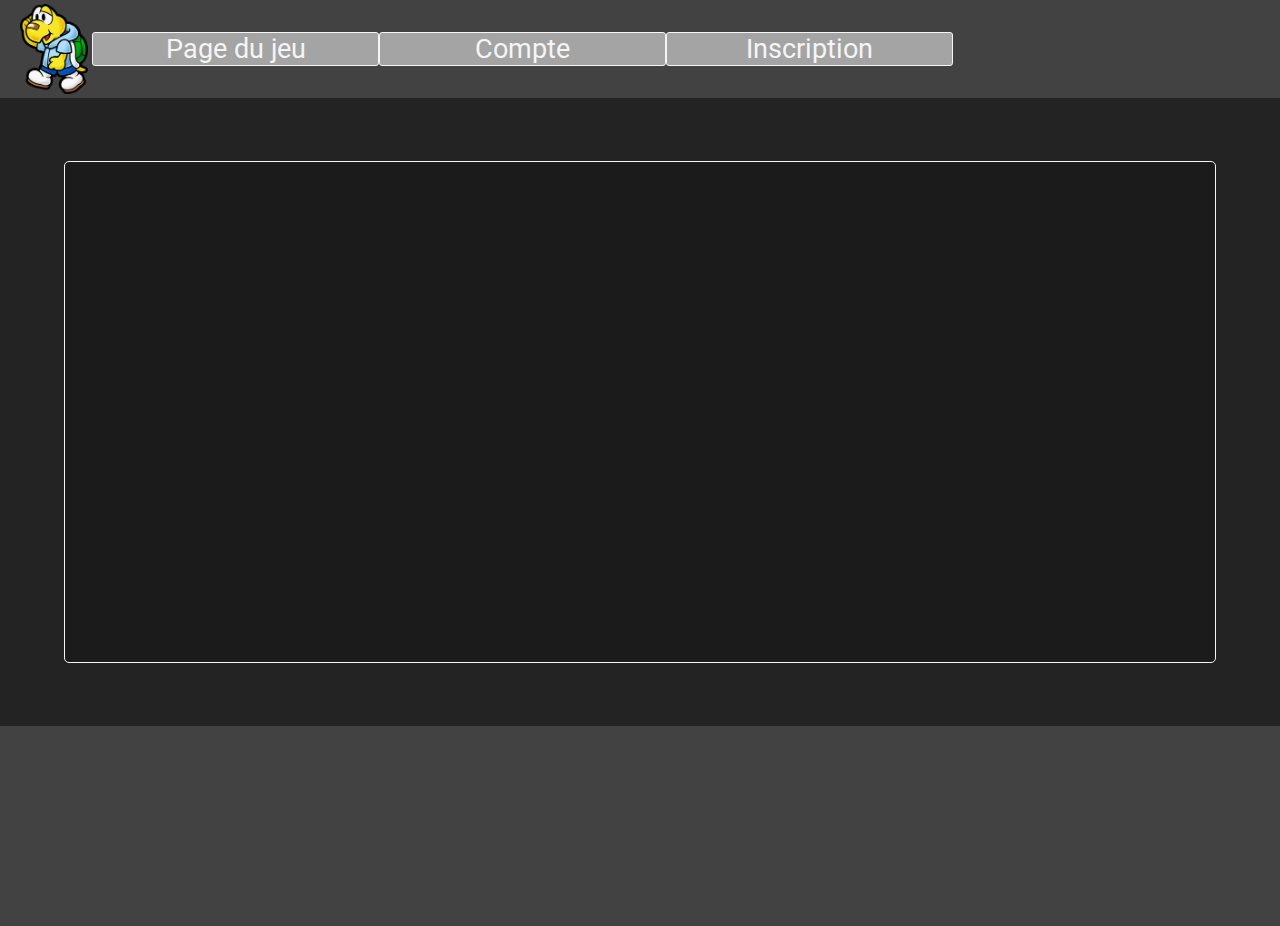
==== index.html @ ea94ae2a "modif 2 du 20dec" ====
<!DOCTYPE html>
<html lang="fr">

<head>
    <meta charset="UTF-8">
    <link rel="stylesheet"
        href="https://fonts.googleapis.com/css2?family=Material+Symbols+Outlined:opsz,wght,FILL,GRAD@20..48,100..700,0..1,-50..200" />
    <link rel="preconnect" href="https://fonts.googleapis.com">
    <link rel="preconnect" href="https://fonts.gstatic.com" crossorigin>
    <link href="https://fonts.googleapis.com/css2?family=Roboto:wght@400&display=swap" rel="stylesheet">
    <link rel="stylesheet" href="./asset/css/Nav-Foot.css">
    <link rel="stylesheet" href="./asset/css/mobile.css">
    <title>Accueil</title>
</head>

<body>
    <!--------------------VoletBuger----------------------->
    <div id="burgerBar" class="voletBurgerClose">
        <img id="logoBurger" src="./asset/img/koopa.png" alt="logo">
        <p id="titleMarque">GameCard</p>
    
        <a class="boutonVolet" href="./index.html">
            <p>Accueil</p>
        </a>
        <a class="boutonVolet" href="./compteUtilisateur.html">
            <p>Compte</p>
        </a>
        <a class="boutonVolet" href="./pageJeux.html">
            <p>Page du jeu</p>
        </a>
        <a class="boutonVolet" href="./formulaire.html">
            <p>Inscription</p>
        </a>
        
            <input class="inputUser" type="mail" placeholder="e-mail">
            <input class="inputUser" type="password" placeholder="mot de passe">
    
    </div>
    <!--------------------VoletBuger----------------------->
   <!-----------------------NavBar------------------------->
   <nav id="navBar">
    <img id="logo" src="./asset/img/koopa.png" alt="logo">

    <div id="boiteConex2">
        <div id="boiteBurger">
            <span class="material-symbols-outlined burgerMenu">menu</span>
        </div>
        <a class="bouton" href="./pageJeux.html">
            <p>Page du jeu</p>
        </a>
        <a class="bouton" href="./compteUtilisateur.html">
            <p>Compte</p>
        </a>

        <a class="bouton" href="./formulaire.html">
            <p>Inscription</p>
        </a>
    </div>
</nav>
<!--------------------FinDeNavBar----------------------->

    <div id="corps">
        <div id="enter">
            <div id="containerEnter">







            </div>
        </div>
    </div>
    <!------------------------Footer------------------------->
    <footer id="footer">

    </footer>
    <!---------------------FinDeFooter----------------------->
    <script src="./asset/js/BurgerMenu.js"></script>

</body>

</html>
---- asset/css/Nav-Foot.css ----
body {
    display: flex;
    flex-direction: column;
    justify-content: center;
    background-color: #232323;
}

#navBar {
    display: flex;
    flex-direction: row;
    align-items: center;
    justify-content: center;
    height: auto;
    width: 100%;
    background-color: #424242;
}

.burgerMenu {
display: none;
}
#footer {
    height: 200px;
    background-color: #424242;
}

* {
    margin: 0%;
    padding: 0%;
    font-family: 'Roboto', sans-serif;
}

/*--------------------------------------*/


#logo {
    margin: 4px;
    margin-left: 20px;
    height: 90px;
}

#corps {
    display: flex;
    padding: 5%;
    justify-content: center;
    align-content: center;
    height: auto;
    background-size: 100%;
}

#boiteConex2 {
    display: flex;
    flex-direction: row;
    align-items: flex-start;
    width: 100%;
    font-size: 30px;
}

.bouton {
    display: flex;
    align-items: center;
    justify-content: center;
    text-decoration: none;
    height: 100%;
    width:24%;
    font-size: 90%;
    text-align: center;
    border: solid whitesmoke 1px;
    border-radius: 3px;
    color: whitesmoke;
    background-color: #ffffff85;
}

.bouton:hover {
    background-color: #193c5a53;
}

.input {
    height: 100%;
    width: auto;
    display: flex;
    align-items: center;
    justify-content: center;
    border: solid whitesmoke 1px;
    border-radius: 3px;
    color: whitesmoke;
    background-color: #ffffff2b;
}

::placeholder {

    color: rgba(255, 255, 255, 0.506);
}

.voletBurgerClose {
    display: none;
}
.voletBurgerOpen {
    display: none;
}

/*-----------------------------------------*/

#enter {
    height: 500px;
    width: 100%;
    display: flex;
    align-items: center;
    justify-content: center;
}

#containerEnter {
    width: 100%;
    height: 500px;
    background-color: rgba(19, 19, 19, 0.5);
    backdrop-filter: blur(5px);
    border: solid whitesmoke 0.5px;
    border-radius: 5px;
}
---- asset/css/mobile.css ----
@media all and (max-width: 1024px) {
    body {
        display: flex;
        flex-direction: column;
        align-items: center;
        height: fit-content;
        padding: 0%;
        margin: 0%;
    }

    #corps {
        padding: 0%;
        margin: 0%;
    }
/*--------------------------NavBar-------------------------------*/
    #navBar {
        position: fixed;
        bottom: 0;
        z-index: 5;
        display: flex;
        flex-direction: row;
        height: 100px;
        background-color: #785112;
    }

    #logo {
        display: none;
    }

    #boiteConex {
        display: flex;
        flex-wrap: wrap;
        flex-direction: column;
    }

    #boiteConex2 {
        display: flex;
        flex-wrap: wrap;
        flex-direction: row;
        justify-content: flex-start
    }

    #boiteBurger {
        display: flex;
        align-items: center;
        justify-content: center;
        height: 100px;
        width: 24%;
        border-right: solid whitesmoke 1px;
        border-left: solid whitesmoke 1px;
        cursor: pointer;
    }

    .burgerMenu {
        display: contents;
        font-size: 50px;
        color: whitesmoke;
        border: solid whitesmoke;
    }
    #boiteBurger:hover {
        background-color: #926319;
    }

    .bouton {
        display: flex;
        align-items: center;
        justify-content: center;
        height: 100px;
        width: 25%;
        border: solid white 0px;
        border-right: solid whitesmoke 1px;
    }

    .bouton:hover {
        background-color: #926319;
    }

    .input {
        height: 20px;
        margin: 0.1%;
        width: auto;
        text-align: center;
        border: solid whitesmoke 1px;
        border-radius: 3px;
        color: whitesmoke;
    }
/*--------------------------FinDeNavBar-------------------------------*/
/*-------------------------VoletBurger-------------------------------*/
.voletBurgerOpen {
position: fixed;
z-index: 5;
top: 0;
left: 0;
display: flex;
align-items: center;
flex-direction: column;
height: 100%;
width: 70%;
background-image: url('../img/BackVolet.png');
background-size: 100%;
transition: 1s;
}
.voletBurgerClose {
    position: fixed;
    z-index: 5;
    top: 0;
    left: -100vw;
    display: flex;
    align-items: center;
    flex-direction: column;
    height: 85%;
    width: 70%;
    background-image: url('../img/BackVolet.png');
    transition: 1s;
    }

#titleMarque {
    display: flex;
    align-items: center;
    justify-content: center;
    height: 150px;
    width: 100%;
    margin-top: 5px;
    text-decoration: none;
    color: whitesmoke;
    font-size: 100px;
}
#logoBurger {
    margin-top: 10px;
    height: 200px;
    width: 200px;
}
.boutonVolet {
    display: flex;
    align-items: center;
    justify-content: center;
    font-size: 50px;
    height: 60px;
    width: 50%;
    margin-top: 50px;
    text-decoration: none;
    color: rgba(245, 245, 245, 0.707);
}
.inputUser {
    height: 70px;
    width: 80%;
    margin-top: 70px;
    font-size: 50px;
    border: solid whitesmoke 1px;
    border-radius: 3px;
    color: whitesmoke;
    background-color: #ffffff2b;
}
.inputUser::placeholder {
    font-size: 50px;
}
/*-------------------------FinDeVoletBurger-------------------------------*/
    ::placeholder {
        color: rgba(255, 255, 255, 0.506);
    }

    #footer {
        height: 100px;
        margin-bottom: 90px;
        background-color: #787878;
    }



    /*--------Pour agrandire mon contenu de ma boxGame je modifie la hauteur de ma div 'parentGame' directment 
cela ajustera mon contenu directement----------*/
    #parentGame {
        width: 100%;
        margin-bottom: 3%;
        margin-top: 20px;
        height: 1250px;
    }

    #boxGame {
        position: absolute;
        margin-top: 60px;
        height: 100%;
        width: 100%;
        background-color: rgba(0, 0, 0, 0.3);
        border-radius: 5px;
    }

    #BlocOnglet {
        z-index: 1;
        height: 100%;
        display: flex;
        justify-content: space-evenly;
    }

    .onglet {
        height: 30%;
        width: 30%;
        text-align: center;
        color: whitesmoke;
        margin-top: 20px;
        margin-left: 1%;
        margin-right: 1%;
        border-radius: 5px;
        background-color: rgba(176, 176, 176, 0.279);
        transition: 0.5s;
        cursor: pointer;
    }

    .onglet:hover {
        margin-left: 1%;
        margin-right: 1%;
        margin-top: 5px;
        transition: 0.5s;
        color: rgb(167, 127, 19);
        background-color: rgba(255, 255, 255, 0.863);
    }

    .visible {
        opacity: 100%;
        transition: 0.5s;
    }

    .noVisible {
        opacity: 0%;
        visibility: hidden;
        transition: 0.5s;
    }

    .titleOnglet {
        margin-top: 10px;
    }

    .ongletOpen {
        height: 30%;
        width: 30%;
        font-size: 100%;
        text-align: center;
        border-radius: 5px;
        margin-left: 1%;
        margin-right: 1%;
        margin-top: 10px;
        color: rgb(167, 127, 19);
        background-color: rgba(255, 255, 255, 0.863);
    }

    .catégorie {
        color: whitesmoke;
        font-size: 50px;
        text-align: center;
        width: 90%;
        margin: 1%;
        margin-left: 60px;
        border-radius: 5px;
    }

    #boitecontainer {
        display: flex;
        flex-direction: row;
        height: auto;
    }

    /*----------------------------UserBox-------------------------------*/
    #boxUser {
        margin: 0%;
        width: 100%;
        display: flex;
        flex-direction: row;
        border: solid rgb(188, 116, 0) 0.5px;
        border-radius: 0%;
    }

    #avatarUser {
        height: 200px;
        width: 200px;
        border-radius: 15%;
        background-image: url('../img/koopa.png');
        background-size: 100%;
        background-repeat: no-repeat;
        background-color: rgba(0, 0, 0, 0.3);
    }

    #psnPlus {
        height: 30px;
        margin-left: 10px;
    }

    #profilUser {
        display: flex;
        align-items: center;
        justify-content: center;
        flex-direction: row;
        flex-wrap: wrap;
        width: 70%;
    }

    .textUser {
        color: whitesmoke;
        font-size: 40px;
    }

    .badgeUser {
        margin-left: 1%;
        color: #ab852c;
        font-size: 10px;
    }

    #boiteBadge {
        display: flex;
        align-items: center;
        justify-content: space-evenly;
        flex-direction: row;
        width: 70%;
        height: 80px;
        border-radius: 10px;
        background-color: rgba(0, 0, 0, 0.4);
    }

    #numberTrophée {
        color: whitesmoke;
    }

    #badgeRecomp {
        display: flex;
        align-items: center;
        justify-content: center;
        height: 50px;
        width: 50px;
        margin: 5px;
    }

    #cardUser {
        display: flex;
        align-items: center;
        justify-content: center;
        height: 100%;
        width: 20%;
    }

    .cardBUser {
        display: flex;
        align-items: center;
        justify-content: center;
        flex-wrap: wrap;
        height: 200px;
        width: 170px;
        padding: 1px;
        border-radius: 15px;
        border: solid #eeaf02 1px;
        background-color: #a2a2a2;
        box-shadow: rgba(0, 0, 0, 0.295) 5px 5px 5px;
    }

    .cardFUser {
        text-align: center;
        font-size: 100%;
        width: 90%;
        height: 90%;
        border-radius: 5px;
        background-color: rgb(255, 255, 255);
    }

    /*------------------------------*/
    #compteGameUser {
        position: relative;
        display: flex;
        justify-content: space-around;
        align-items: center;
        flex-direction: row;
        padding: 0%;
        margin-right: 0%;
        margin-top: 3%;
        height: 100px;
        width: 100%;
        border: solid rgb(188, 116, 0) 0.5px;
        border-radius: 0%;
    }

    #boiteCompte {
        display: flex;
        flex-direction: row;
        flex-wrap: wrap;
        width: 45%;
        height: 45%;
        border-radius: 15px;
        background-color: rgba(0, 0, 0, 0.356);
        cursor: pointer;
        transition: 0.5s;
    }

    #boiteCompte:hover {
        background-color: rgba(0, 0, 0, 0.6);
        transition: 0.5s;
    }

    .titlePsn,
    .titleXbox,
    .titleNintendo,
    .titleSteam {
        font-size: 35px;
        color: whitesmoke;
    }

    #psn {
        display: flex;
        justify-content: space-evenly;
        height: 70px;
        width: 70px;
        border-radius: 15%;
        background-image: url('../img/psnNonValide.png');
        background-size: 100%;
        background-repeat: no-repeat;
    }

    #xbox {
        display: flex;
        justify-content: space-evenly;
        height: 70px;
        width: 70px;
        border-radius: 15%;
        background-image: url('../img/xboxNonValide.png');
        background-size: 100%;
        background-repeat: no-repeat;
    }

    #nintendo {
        display: flex;
        justify-content: space-evenly;
        height: 70px;
        width: 70px;
        border-radius: 15%;
        background-image: url('../img/nintendoNonValide.png');
        background-size: 100%;
        background-repeat: no-repeat;
    }

    #steam {
        display: flex;
        justify-content: space-evenly;
        height: 70px;
        width: 70px;
        border-radius: 15%;
        background-image: url('../img/steamNonValide.png');
        background-size: 100%;
        background-repeat: no-repeat;
    }

    #boxHG {
        display: flex;
        flex-direction: row;
        flex-wrap: wrap;
        height: 200px;
        width: 100%;
        margin-top: 3%;
        padding: 0%;
        border-radius: 0px;
    }

    #searchGame {
        font-size: 25px;
        height: 70%;
        width: 60%;
        color: whitesmoke;
        background-color: #272727;
        border: none;
        border-radius: 5px;
    }

    .searchGame {
        font-size: 25px;
        height: 70%;
        width: 30%;
        margin-left: 10px;
        color: whitesmoke;
        background-color: #272727;
        border: none;
        border-radius: 5px;
    }

    .searchGame:hover {
        background-color: #4d4d4d;
    }

    /*----------------------------OngletOne-------------------------------*/
    #ongletOne {
        position: absolute;
        z-index: 1;
        display: flex;
        flex-direction: row;
        justify-content: center;
        align-items: center;
        flex-wrap: wrap;
        height: 100%;
        width: 100%;
    }

    #ongletOne::-webkit-scrollbar {
        width: 10px;
        /* width of the entire scrollbar */
    }

    #ongletOne::-webkit-scrollbar-thumb {
        background-color: rgb(221, 221, 221);
        /* color of the scroll thumb */
        border-radius: 20px;
        /* roundness of the scroll thumb */
        border: 3px solid rgba(56, 56, 56, 0);
        /* creates padding around scroll thumb */
    }


    /*----------------------------CardGame------------------------------*/

    #cardGame {
        display: flex;
        flex-wrap: wrap;
        justify-content: space-evenly;
        align-items: center;
        width: 200%;
    }

    /*---------------------OngletTwo---------------------------*/
    #ongletTwo {
        position: absolute;
        z-index: 1;
        display: flex;
        justify-content: space-evenly;
        align-items: center;
        flex-wrap: wrap;
        height: 100%;
        width: 100%;
    }

    .scroller {
        overflow-y: scroll;
    }

    #ongletTwo::-webkit-scrollbar {
        width: 10px;
        /* width of the entire scrollbar */
    }

    #ongletTwo::-webkit-scrollbar-thumb {

        background-color: rgb(221, 221, 221);
        /* color of the scroll thumb */
        border-radius: 20px;
        /* roundness of the scroll thumb */
        border: 3px solid rgba(56, 56, 56, 0);
        /* creates padding around scroll thumb */
    }

    /*---------------------OngletThree---------------------------*/
    #ongletThree {
        position: absolute;
        z-index: 1;
        display: flex;
        justify-content: space-evenly;
        align-items: center;
        flex-wrap: wrap;
        height: 100%;
        width: 100%;
        margin-top: 40px;
    }

    #listFriends {
        height: 90%;
        width: 35%;
        margin-bottom: 1%;
        border-radius: 5px;
        border: solid white 1px;
        background-color: rgba(255, 255, 255, 0.09);
    }

    .scroller {
        overflow-y: scroll;
    }

    #listFriends::-webkit-scrollbar {
        width: 10px;
        /* width of the entire scrollbar */
    }

    #listFriends::-webkit-scrollbar-thumb {

        background-color: rgba(221, 221, 221, 0.436);
        /* color of the scroll thumb */
        border-radius: 20px;
        /* roundness of the scroll thumb */
        border: 3px solid rgba(56, 56, 56, 0);
        /* creates padding around scroll thumb */
    }

    .titleFriends {
        display: flex;
        align-items: center;
        justify-content: center;
        font-size: 20px;
        color: whitesmoke;
        width: 38%;
        height: 5%;
    }


    #friends {
        display: flex;
        flex-direction: row;
        align-items: center;
        justify-content: flex-start;
        height: 25%;
        width: 90%;
        margin: 3%;
        border-radius: 5px;
        border: solid rgb(255, 255, 255) 1px;
        background-color: rgba(255, 255, 255, 0.09);
    }

    #photoFirends {
        height: 90%;
        width: 25%;
        margin-left: 2%;
        border-radius: 20%;
        background-color: rgba(255, 255, 255, 0.09);
    }

    #descriptFriends {
        color: whitesmoke;
        margin-left: 5%;

    }

    .boxFriends {
        margin: 5%;
        width: 200px;
        background-color: #959595;
    }

    #mainFriends {
        height: 90%;
        width: 60%;
        margin-bottom: 1%;
        border-radius: 5px;
        border: solid white 1px;
        background-color: rgba(255, 255, 255, 0.09);
    }

    .profilFriends {
        display: flex;
        align-items: center;
        justify-content: center;
        width: 62%;
        height: 5%;
        font-size: 20px;
        color: whitesmoke;
    }

    /*---------------------OngletFour---------------------------*/
    #ongletFour {
        position: absolute;
        z-index: 1;
        display: flex;
        justify-content: center;
        flex-wrap: wrap;
        margin-top: 40px;
        height: 100%;
        width: 100%;
    }

    #titleReglage {
        display: flex;
        align-items: center;
        justify-content: center;
        height: 5%;
        width: 100%;
        margin-top: 1%;
        font-size: 20px;
        color: whitesmoke;
    }

    #boxReglage {
        display: flex;
        flex-direction: row;
        align-items: center;
        justify-content: center;
        height: 90%;
        width: 95%;
        margin-bottom: 1%;
        border-radius: 5px;
        border: solid white 1px;
        background-color: rgba(255, 255, 255, 0.09);
    }

    .avatarReglage {
        height: 150px;
        width: 150px;
        border-radius: 15%;
        background-image: url('#');
        background-color: rgba(255, 255, 255, .5);
        margin-right: 2%;
    }

    #boiteReglageG {
        display: flex;
        flex-direction: column;
        align-items: center;
        justify-content: center;
        height: 100%;
        width: 40%;
        margin-left: 3%;
    }

    .boutonReglage {
        width: 40%;
        height: 30px;
        border: none;
        border-radius: 5px;
        margin-top: 5%;
        color: whitesmoke;
        background-color: #ffffff85;
        border: solid whitesmoke 1px;
        cursor: pointer;
    }

    .boutonReglage:hover {
        background-color: #31313153;
    }

    #boiteReglageD {
        height: 100%;
        width: 60%;
        margin: 0%;
    }

    .profilReglage {
        display: flex;
        flex-direction: column;
        align-items: center;
        margin-top: 15%;
    }

    .box {
        margin-top: 2%;
        height: 43px;
        width: 70%;
        font-size: 13px;
        border: solid rgba(245, 245, 245, 0.53) 1px;
        border-radius: 3px;
        padding-left: 5%;
        color: rgb(255, 255, 255);
        background-color: hsla(0, 0%, 0%, 0.251);
    }

    .boutonF {
        margin-top: 2%;
        height: 30px;
        width: 40%;
        font-size: 15px;
        text-align: center;
        border: solid rgba(245, 245, 245, 0.464) 1px;
        border-radius: 3px;
        color: whitesmoke;
        background-color: #ffffff85;
        border: solid whitesmoke 1px;
        cursor: pointer;
    }

    .boutonF:hover {
        background-color: #31313153;
    }

    .titleSkin {
        color: whitesmoke;
        margin-top: 10px;
        font-size: 20px;
    }

    #boiteSkin {
        display: flex;
        align-items: center;
        flex-direction: row;
        flex-wrap: wrap;
        width: 100%;
        height: 150px;
    }

    #skin1,
    #skin2,
    #skin3,
    #skin4 {
        height: 30%;
        width: 155px;
        margin: 5px;
        border: solid whitesmoke 1px;
        border-radius: 5px;
    }

    #skin1 {
        background-image: url('../img/backFour.png');
        background-size: 250%;
    }

    #skin2 {
        background-image: url('../img/backTwo.png');
        background-size: 100%;
    }

    #skin3 {
        background-image: url('../img/backThree.png');
        background-size: 250%;
    }

    #skin4 {
        background-image: url('../img/backOne.png');
        background-size: 250%;
    }

    /*-----------------Skin----------------*/
    .boxSearch {
        background-image: url('../img/backFour.png');
        background-size: 100%;
        transition: 0.5s;
    }

    .skinFront1 {
        background-image: url('../img/backFour.png');
        background-size: 100%;
        transition: 0.5s;
    }

    .skinFrontHG1 {
        background-image: url('../img/backFour.png');
        background-size: 100%;
        transition: 0.5s;
    }

    .skinFront2 {
        background-image: url('../img/backTwo.png');
        background-size: 100%;
        transition: 0.5s;
    }

    .skinFrontHG2 {
        background-image: url('../img/backTwo.png');
        background-size: 300%;
        transition: 0.5s;
    }

    .skinFront3 {
        background-image: url('../img/backThree.png');
        background-size: 100%;
        transition: 0.5s;
    }

    .skinFrontHG3 {
        background-image: url('../img/backThree.png');
        background-size: 300%;
        transition: 0.5s;
    }

    .skinFront4 {
        background-image: url('../img/backOne.png');
        background-size: 100%;
        transition: 0.5s;
    }

    .skinFrontHG4 {
        background-image: url('../img/backOne.png');
        background-size: 300%;
        transition: 0.5s;
    }
}
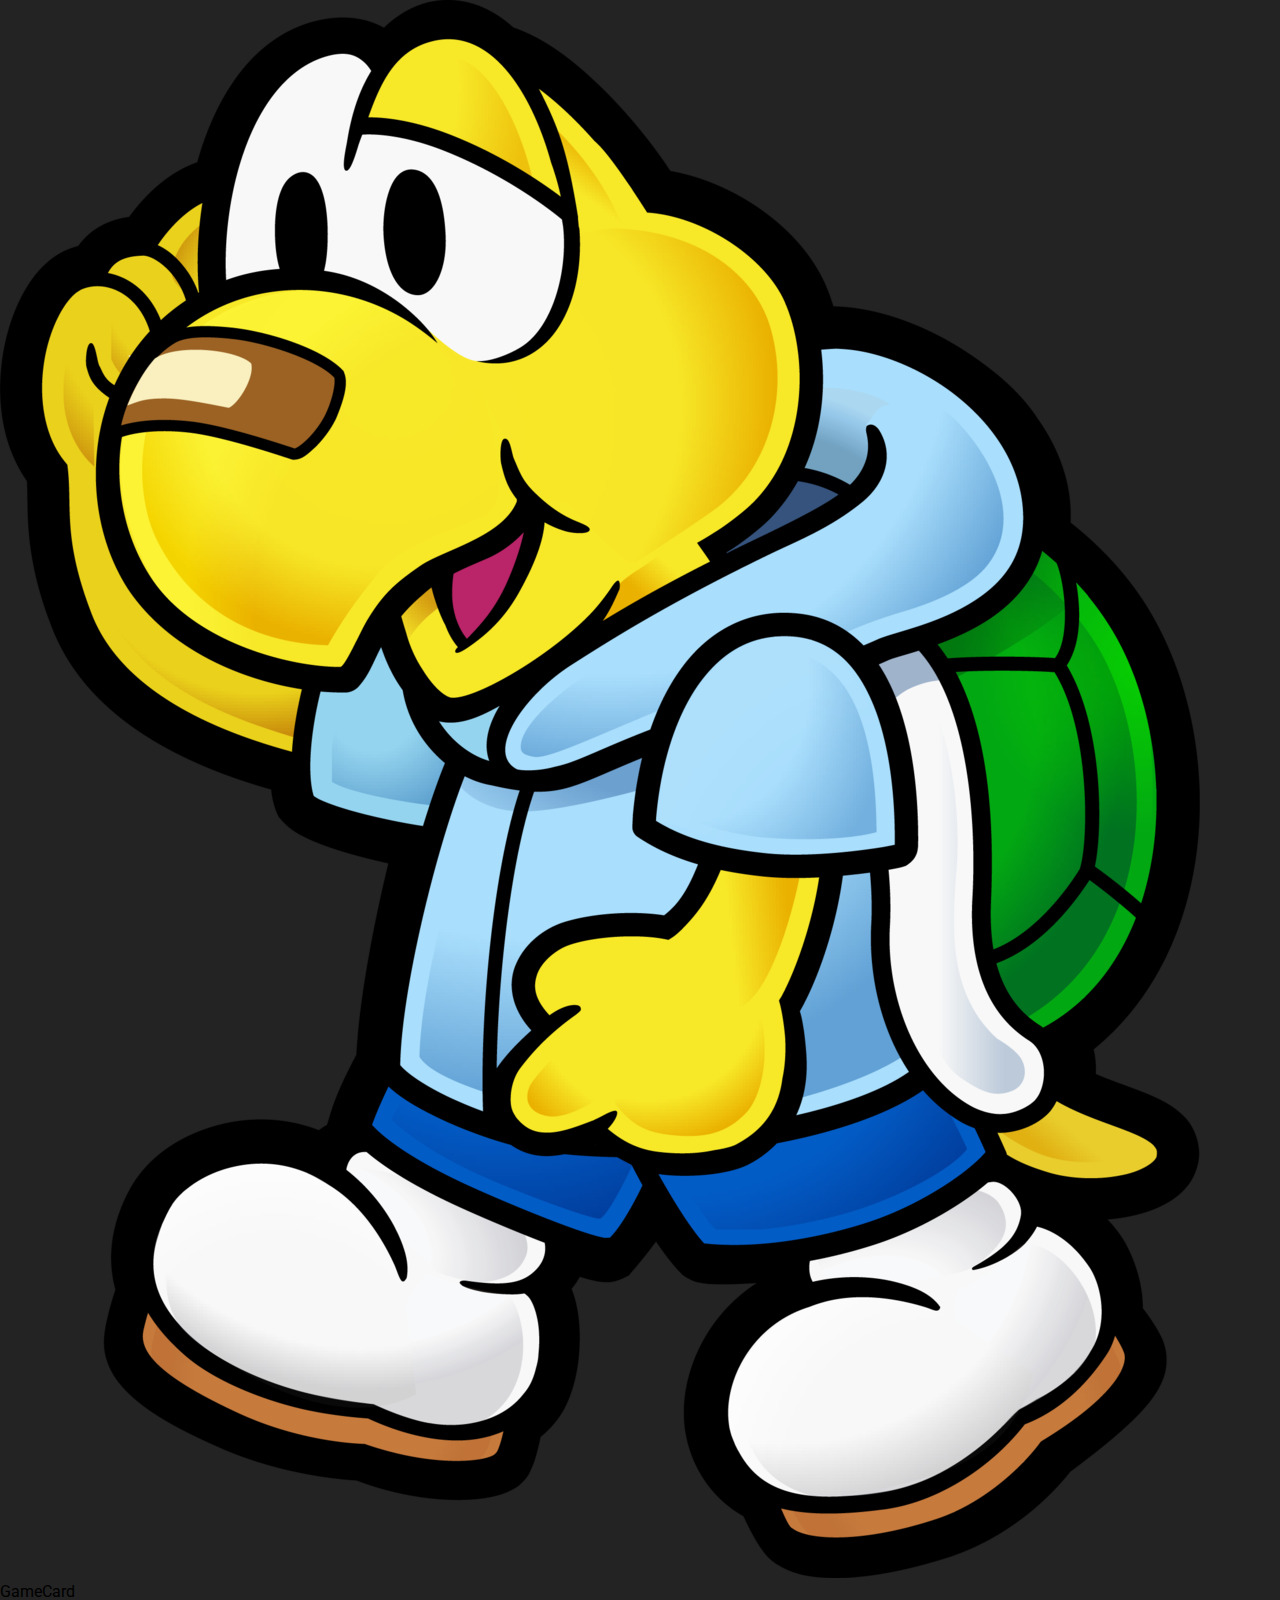
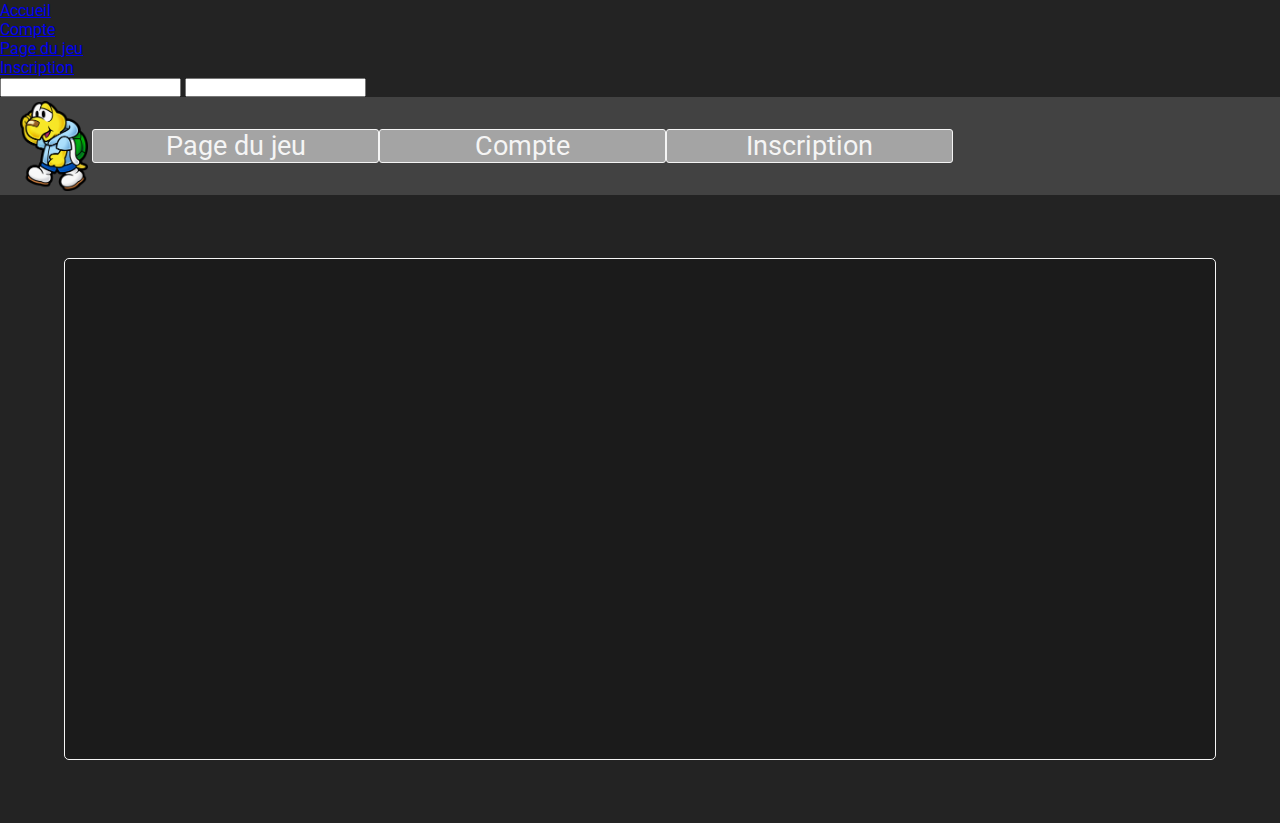
==== commit 7abfe6a1: "modif 3 du 20dec" ====
--- a/index.html
+++ b/index.html
@@ -15,7 +15,7 @@
 
 <body>
     <!--------------------VoletBuger----------------------->
-    <div id="burgerBar" class="voletBurgerClose">
+    <div id="burgerBar" class="voletBurger">
         <img id="logoBurger" src="./asset/img/koopa.png" alt="logo">
         <p id="titleMarque">GameCard</p>
     
--- a/asset/css/Nav-Foot.css
+++ b/asset/css/Nav-Foot.css
@@ -14,13 +14,14 @@
     width: 100%;
     background-color: #424242;
 }
-
+#footerBox {
+    margin-top: 2%;
+    height: 200px;
+    width: 100%;
+    background-color: #7b6222;
+}
 .burgerMenu {
 display: none;
-}
-#footer {
-    height: 200px;
-    background-color: #424242;
 }
 
 * {
--- a/asset/css/mobile.css
+++ b/asset/css/mobile.css
@@ -3,7 +3,7 @@
         display: flex;
         flex-direction: column;
         align-items: center;
-        height: fit-content;
+   
         padding: 0%;
         margin: 0%;
     }
@@ -11,6 +11,12 @@
     #corps {
         padding: 0%;
         margin: 0%;
+    }
+    #footerBox {
+        margin-top: 20%;
+        height: 200px;
+        width: 100%;
+        background-color: #926319;
     }
 /*--------------------------NavBar-------------------------------*/
     #navBar {
@@ -86,11 +92,11 @@
     }
 /*--------------------------FinDeNavBar-------------------------------*/
 /*-------------------------VoletBurger-------------------------------*/
-.voletBurgerOpen {
+.voletBurger {
 position: fixed;
 z-index: 5;
 top: 0;
-left: 0;
+left: -100vw;
 display: flex;
 align-items: center;
 flex-direction: column;
@@ -98,21 +104,13 @@
 width: 70%;
 background-image: url('../img/BackVolet.png');
 background-size: 100%;
-transition: 1s;
+transition: 0.5s;
 }
-.voletBurgerClose {
-    position: fixed;
-    z-index: 5;
-    top: 0;
-    left: -100vw;
-    display: flex;
-    align-items: center;
-    flex-direction: column;
-    height: 85%;
-    width: 70%;
-    background-image: url('../img/BackVolet.png');
-    transition: 1s;
-    }
+
+.burgerOpen {
+    left: 0vw;
+}
+
 
 #titleMarque {
     display: flex;
@@ -154,14 +152,14 @@
 .inputUser::placeholder {
     font-size: 50px;
 }
+::placeholder {
+    color: rgba(255, 255, 255, 0.506);
+}
 /*-------------------------FinDeVoletBurger-------------------------------*/
-    ::placeholder {
-        color: rgba(255, 255, 255, 0.506);
-    }
 
     #footer {
         height: 100px;
-        margin-bottom: 90px;
+        width: 100%;
         background-color: #787878;
     }
 
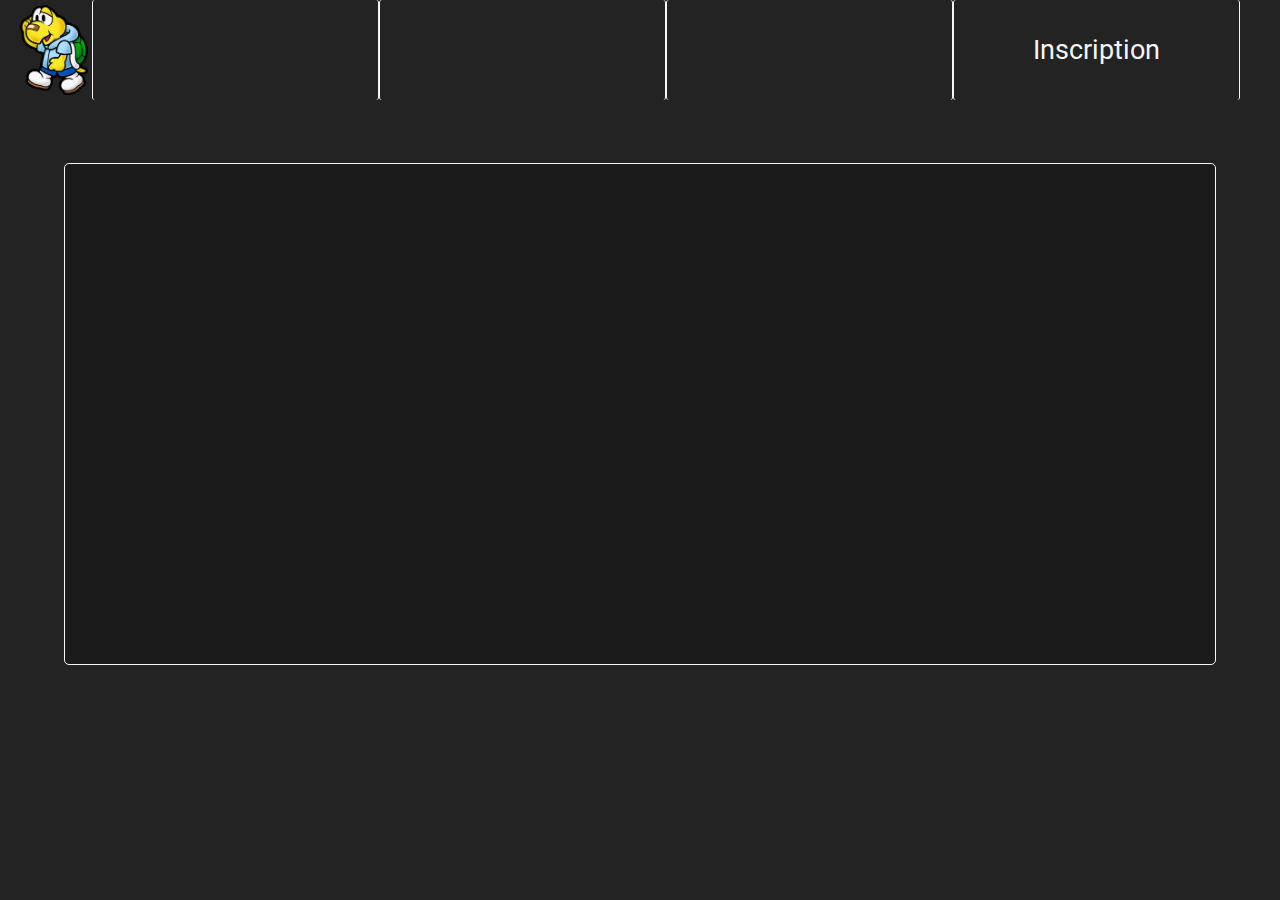
==== commit fcb7980c: "modif 5 du 20 dec" ====
--- a/index.html
+++ b/index.html
@@ -45,11 +45,20 @@
         <div id="boiteBurger">
             <span class="material-symbols-outlined burgerMenu">menu</span>
         </div>
+        <a class="bouton" href="./index.html">
+            <span class="material-symbols-outlined burgerMenu">
+                home
+                </span>
+        </a>
         <a class="bouton" href="./pageJeux.html">
-            <p>Page du jeu</p>
+            <span class="material-symbols-outlined burgerMenu">
+                stadia_controller
+                </span>
         </a>
         <a class="bouton" href="./compteUtilisateur.html">
-            <p>Compte</p>
+            <span class="material-symbols-outlined burgerMenu">
+                account_circle
+                </span>
         </a>
 
         <a class="bouton" href="./formulaire.html">
--- a/asset/css/Nav-Foot.css
+++ b/asset/css/Nav-Foot.css
@@ -9,10 +9,13 @@
     display: flex;
     flex-direction: row;
     align-items: center;
-    justify-content: center;
+    justify-content: space-evenly;
     height: auto;
     width: 100%;
-    background-color: #424242;
+    background-color: #232323;
+}
+#burgerBar {
+    display: none;
 }
 #footerBox {
     margin-top: 2%;
@@ -50,8 +53,8 @@
 
 #boiteConex2 {
     display: flex;
-    flex-direction: row;
-    align-items: flex-start;
+    justify-content:flex-start;
+    height: 100px;
     width: 100%;
     font-size: 30px;
 }
@@ -65,14 +68,15 @@
     width:24%;
     font-size: 90%;
     text-align: center;
-    border: solid whitesmoke 1px;
+    border-right: solid whitesmoke 0.5px;
+    border-left: solid whitesmoke 0.5px;
     border-radius: 3px;
     color: whitesmoke;
-    background-color: #ffffff85;
+
 }
 
 .bouton:hover {
-    background-color: #193c5a53;
+    background-color: #5a511953;
 }
 
 .input {
--- a/asset/css/mobile.css
+++ b/asset/css/mobile.css
@@ -28,7 +28,9 @@
         height: 100px;
         background-color: #785112;
     }
-
+    #burgerBar {
+        display: flex;
+    }
     #logo {
         display: none;
     }
@@ -72,7 +74,7 @@
         align-items: center;
         justify-content: center;
         height: 100px;
-        width: 25%;
+        width: 18.81%;
         border: solid white 0px;
         border-right: solid whitesmoke 1px;
     }
@@ -594,6 +596,7 @@
         justify-content: center;
         font-size: 20px;
         color: whitesmoke;
+        margin-top: 2%;
         width: 38%;
         height: 5%;
     }
@@ -604,12 +607,12 @@
         flex-direction: row;
         align-items: center;
         justify-content: flex-start;
-        height: 25%;
+        height: 15%;
         width: 90%;
         margin: 3%;
         border-radius: 5px;
         border: solid rgb(255, 255, 255) 1px;
-        background-color: rgba(255, 255, 255, 0.09);
+        background-color: rgba(33, 33, 33, 0.617);
     }
 
     #photoFirends {
@@ -634,7 +637,7 @@
 
     #mainFriends {
         height: 90%;
-        width: 60%;
+        width: 55%;
         margin-bottom: 1%;
         border-radius: 5px;
         border: solid white 1px;
@@ -647,6 +650,7 @@
         justify-content: center;
         width: 62%;
         height: 5%;
+        margin-top: 2%;
         font-size: 20px;
         color: whitesmoke;
     }
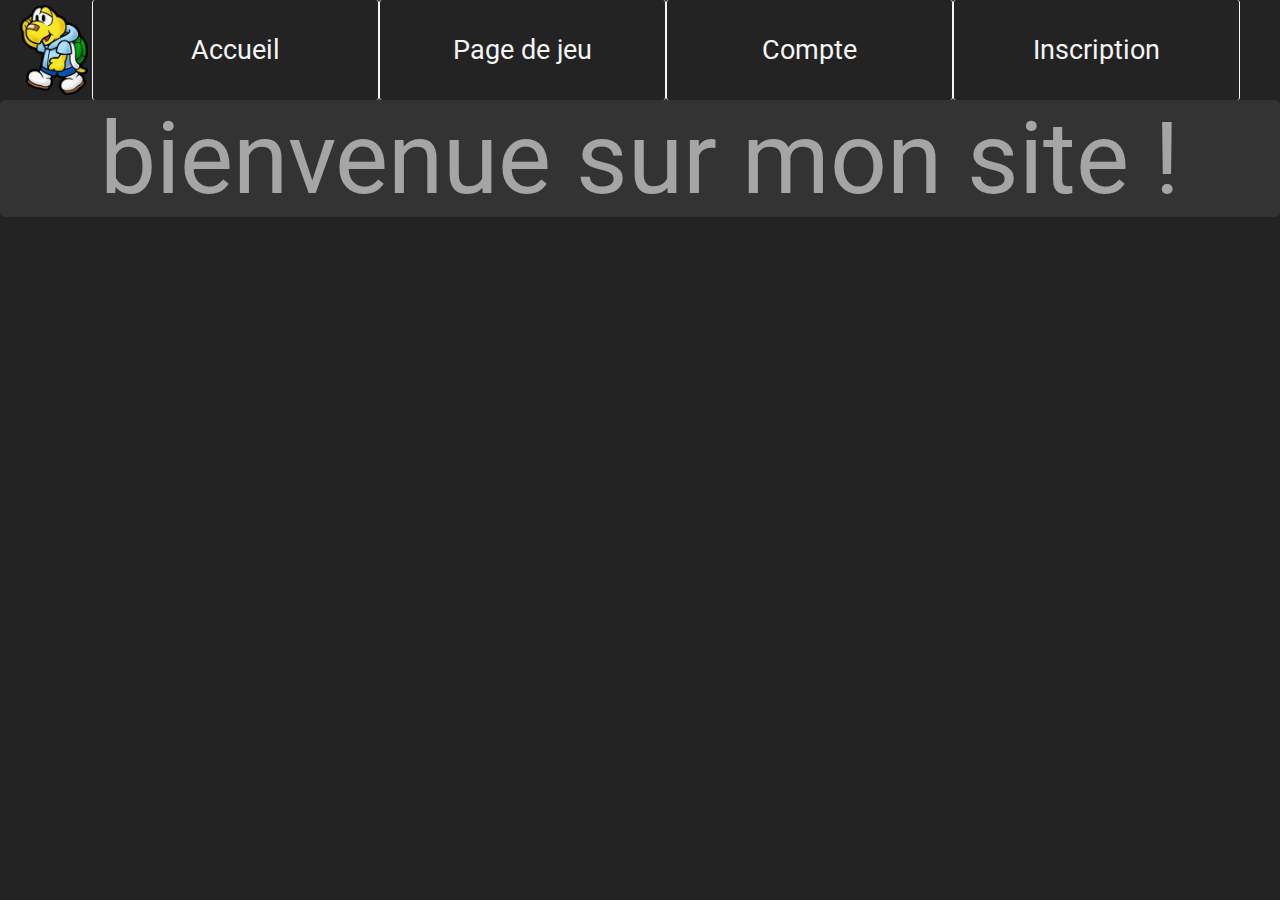
==== commit ffaf3d51: "modif fin du 20 dec" ====
--- a/index.html
+++ b/index.html
@@ -37,54 +37,56 @@
     
     </div>
     <!--------------------VoletBuger----------------------->
-   <!-----------------------NavBar------------------------->
-   <nav id="navBar">
-    <img id="logo" src="./asset/img/koopa.png" alt="logo">
+    <!-----------------------NavBar------------------------->
+    <nav id="navBar">
+        <img id="logo" src="./asset/img/koopa.png" alt="logo">
+    
+        <div id="boiteConex2">
+            <div id="boiteBurger">
+                <span class="material-symbols-outlined burgerMenu">menu</span>
+            </div>
+            <a class="bouton" href="./index.html">
+                <span class="material-symbols-outlined burgerMenu">
+                    home
+                    </span>
+                    <p class="navTitle">Accueil</p>
+            </a>
+            <a class="bouton" href="./pageJeux.html">
+                <span class="material-symbols-outlined burgerMenu">
+                    stadia_controller
+                    </span>
+                    <p class="navTitle">Page de jeu</p>
+            </a>
+            <a class="bouton" href="./compteUtilisateur.html">
+                <span class="material-symbols-outlined burgerMenu">
+                    account_circle
+                    </span>
+                    <p class="navTitle">Compte</p>
+            </a>
+    
+            <a class="bouton" href="./formulaire.html">
+                <p>Inscription</p>
+            </a>
+        </div>
+    </nav>
+    <!--------------------FinDeNavBar----------------------->
 
-    <div id="boiteConex2">
-        <div id="boiteBurger">
-            <span class="material-symbols-outlined burgerMenu">menu</span>
-        </div>
-        <a class="bouton" href="./index.html">
-            <span class="material-symbols-outlined burgerMenu">
-                home
-                </span>
-        </a>
-        <a class="bouton" href="./pageJeux.html">
-            <span class="material-symbols-outlined burgerMenu">
-                stadia_controller
-                </span>
-        </a>
-        <a class="bouton" href="./compteUtilisateur.html">
-            <span class="material-symbols-outlined burgerMenu">
-                account_circle
-                </span>
-        </a>
-
-        <a class="bouton" href="./formulaire.html">
-            <p>Inscription</p>
-        </a>
-    </div>
-</nav>
-<!--------------------FinDeNavBar----------------------->
-
-    <div id="corps">
+    <div id="corpsIndex">
         <div id="enter">
             <div id="containerEnter">
 
 
-
-
-
+<p id="textIndex">
+bienvenue sur mon site !
+</p>
 
 
             </div>
         </div>
     </div>
+
     <!------------------------Footer------------------------->
-    <footer id="footer">
-
-    </footer>
+    <footer id="footer"></footer>
     <!---------------------FinDeFooter----------------------->
     <script src="./asset/js/BurgerMenu.js"></script>
 
--- a/asset/css/Nav-Foot.css
+++ b/asset/css/Nav-Foot.css
@@ -28,6 +28,7 @@
 }
 
 * {
+    
     margin: 0%;
     padding: 0%;
     font-family: 'Roboto', sans-serif;
@@ -104,20 +105,23 @@
 }
 
 /*-----------------------------------------*/
+#textIndex {
+color: rgba(245, 245, 245, 0.592);
+font-size: 100px;
+}
+
 
 #enter {
-    height: 500px;
+    height: 100%;
     width: 100%;
+}
+
+#containerEnter {
     display: flex;
     align-items: center;
     justify-content: center;
-}
-
-#containerEnter {
-    width: 100%;
-    height: 500px;
-    background-color: rgba(19, 19, 19, 0.5);
+    height:100%;
+    background-color: rgba(68, 68, 68, 0.5);
     backdrop-filter: blur(5px);
-    border: solid whitesmoke 0.5px;
     border-radius: 5px;
 }
--- a/asset/css/mobile.css
+++ b/asset/css/mobile.css
@@ -3,9 +3,6 @@
         display: flex;
         flex-direction: column;
         align-items: center;
-   
-        padding: 0%;
-        margin: 0%;
     }
 
     #corps {
@@ -91,6 +88,9 @@
         border: solid whitesmoke 1px;
         border-radius: 3px;
         color: whitesmoke;
+    }
+    .navTitle {
+        display: none;
     }
 /*--------------------------FinDeNavBar-------------------------------*/
 /*-------------------------VoletBurger-------------------------------*/
@@ -158,6 +158,22 @@
     color: rgba(255, 255, 255, 0.506);
 }
 /*-------------------------FinDeVoletBurger-------------------------------*/
+#corpsIndex { 
+height: 920px;
+width: 100%;
+}
+
+#enter {
+    height:920px;
+    width: 100%;
+}
+
+#containerEnter {
+    width: 100%;
+    height: 920px;
+    backdrop-filter: blur(5px);
+    border-radius: 5px;
+}
 
     #footer {
         height: 100px;
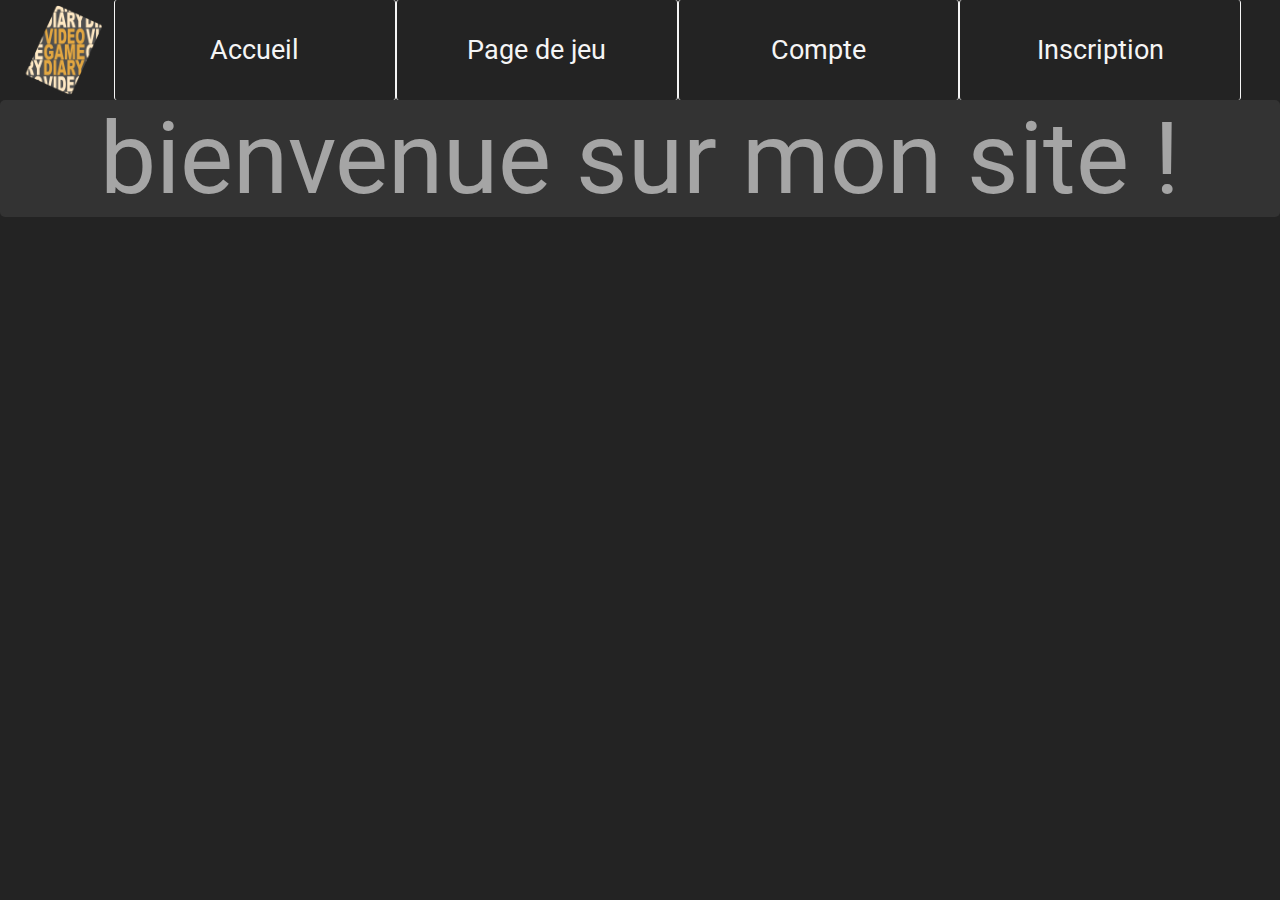
==== commit faf55384: "modif 2 du 21dec" ====
--- a/index.html
+++ b/index.html
@@ -16,9 +16,10 @@
 <body>
     <!--------------------VoletBuger----------------------->
     <div id="burgerBar" class="voletBurger">
-        <img id="logoBurger" src="./asset/img/koopa.png" alt="logo">
-        <p id="titleMarque">GameCard</p>
-    
+        <div id="boiteBouton">
+        <img id="logoBurger" src="./asset/img/logoVideoGameDiary.png" alt="logo">
+        <p id="titleMarque"></p>
+
         <a class="boutonVolet" href="./index.html">
             <p>Accueil</p>
         </a>
@@ -28,19 +29,24 @@
         <a class="boutonVolet" href="./pageJeux.html">
             <p>Page du jeu</p>
         </a>
+    </div>
+    <div id="compteUser">
+        <p id="titleMarque">Mon Compte</p>
+        <input class="inputUser" type="mail" placeholder="e-mail">
+        <input class="inputUser" type="password" placeholder="mot de passe">
         <a class="boutonVolet" href="./formulaire.html">
+            <p>Connexion</p>
+        </a>
+        <a class="boutonVolet marginBurger" href="./formulaire.html">
             <p>Inscription</p>
         </a>
-        
-            <input class="inputUser" type="mail" placeholder="e-mail">
-            <input class="inputUser" type="password" placeholder="mot de passe">
-    
     </div>
-    <!--------------------VoletBuger----------------------->
+</div>
+<!--------------------VoletBuger----------------------->
     <!-----------------------NavBar------------------------->
     <nav id="navBar">
-        <img id="logo" src="./asset/img/koopa.png" alt="logo">
-    
+        <img id="logo" src="./asset/img/logoVideoGameDiary.png" alt="logo">
+
         <div id="boiteConex2">
             <div id="boiteBurger">
                 <span class="material-symbols-outlined burgerMenu">menu</span>
@@ -48,22 +54,22 @@
             <a class="bouton" href="./index.html">
                 <span class="material-symbols-outlined burgerMenu">
                     home
-                    </span>
-                    <p class="navTitle">Accueil</p>
+                </span>
+                <p class="navTitle">Accueil</p>
             </a>
             <a class="bouton" href="./pageJeux.html">
                 <span class="material-symbols-outlined burgerMenu">
                     stadia_controller
-                    </span>
-                    <p class="navTitle">Page de jeu</p>
+                </span>
+                <p class="navTitle">Page de jeu</p>
             </a>
             <a class="bouton" href="./compteUtilisateur.html">
                 <span class="material-symbols-outlined burgerMenu">
                     account_circle
-                    </span>
-                    <p class="navTitle">Compte</p>
+                </span>
+                <p class="navTitle">Compte</p>
             </a>
-    
+
             <a class="bouton" href="./formulaire.html">
                 <p>Inscription</p>
             </a>
@@ -76,9 +82,9 @@
             <div id="containerEnter">
 
 
-<p id="textIndex">
-bienvenue sur mon site !
-</p>
+                <p id="textIndex">
+                    bienvenue sur mon site !
+                </p>
 
 
             </div>
--- a/asset/css/mobile.css
+++ b/asset/css/mobile.css
@@ -101,55 +101,79 @@
 left: -100vw;
 display: flex;
 align-items: center;
+justify-content: space-between;
 flex-direction: column;
 height: 100%;
-width: 70%;
-background-image: url('../img/BackVolet.png');
-background-size: 100%;
+width: 60%;
+background-color: #d7d7d7a5;
+border-radius: 5px;
+backdrop-filter: blur(15px);
 transition: 0.5s;
 }
-
+#boiteBouton {
+    display: flex;
+    flex-direction: column;
+    align-items: center;
+    width: 100%;
+}
 .burgerOpen {
     left: 0vw;
 }
-
 
 #titleMarque {
     display: flex;
     align-items: center;
     justify-content: center;
-    height: 150px;
+    height: 100px;
     width: 100%;
-    margin-top: 5px;
+    margin-top: 50px;
     text-decoration: none;
-    color: whitesmoke;
-    font-size: 100px;
+    color: #ffffff;
+    font-size: 70px;
+    border-top: solid #ab852c 5px;
 }
 #logoBurger {
     margin-top: 10px;
-    height: 200px;
-    width: 200px;
+    height: 400px;
+    width: 400px;
 }
 .boutonVolet {
     display: flex;
     align-items: center;
     justify-content: center;
     font-size: 50px;
-    height: 60px;
-    width: 50%;
-    margin-top: 50px;
+    height: 80px;
+    width: 90%;
+    margin-top: 20px;
     text-decoration: none;
-    color: rgba(245, 245, 245, 0.707);
+    color: #c59014;
+    background-color: #ebebebc1;
+    backdrop-filter: blur(10px);
+    border-radius: 10px;
+}
+.boutonVolet:hover {
+    background-color: #a1a1a1c1;
+}
+.marginBurger {
+    margin-bottom: 20%;
+}
+#compteUser {
+display: flex;
+flex-direction: column;
+align-items: center;
+justify-content: center;
+width: 100%;
 }
 .inputUser {
     height: 70px;
-    width: 80%;
-    margin-top: 70px;
+    width: 90%;
+    margin-top: 20px;
     font-size: 50px;
-    border: solid whitesmoke 1px;
-    border-radius: 3px;
-    color: whitesmoke;
-    background-color: #ffffff2b;
+    border: solid whitesmoke 0px;
+    backdrop-filter: blur(10px);
+    border-radius: 10px;
+    color: #ffffff;
+    background-color: #989898b1;
 }
 .inputUser::placeholder {
     font-size: 50px;
@@ -197,7 +221,6 @@
         margin-top: 60px;
         height: 100%;
         width: 100%;
-        background-color: rgba(0, 0, 0, 0.3);
         border-radius: 5px;
     }
 
@@ -799,90 +822,4 @@
         width: 100%;
         height: 150px;
     }
-
-    #skin1,
-    #skin2,
-    #skin3,
-    #skin4 {
-        height: 30%;
-        width: 155px;
-        margin: 5px;
-        border: solid whitesmoke 1px;
-        border-radius: 5px;
-    }
-
-    #skin1 {
-        background-image: url('../img/backFour.png');
-        background-size: 250%;
-    }
-
-    #skin2 {
-        background-image: url('../img/backTwo.png');
-        background-size: 100%;
-    }
-
-    #skin3 {
-        background-image: url('../img/backThree.png');
-        background-size: 250%;
-    }
-
-    #skin4 {
-        background-image: url('../img/backOne.png');
-        background-size: 250%;
-    }
-
-    /*-----------------Skin----------------*/
-    .boxSearch {
-        background-image: url('../img/backFour.png');
-        background-size: 100%;
-        transition: 0.5s;
-    }
-
-    .skinFront1 {
-        background-image: url('../img/backFour.png');
-        background-size: 100%;
-        transition: 0.5s;
-    }
-
-    .skinFrontHG1 {
-        background-image: url('../img/backFour.png');
-        background-size: 100%;
-        transition: 0.5s;
-    }
-
-    .skinFront2 {
-        background-image: url('../img/backTwo.png');
-        background-size: 100%;
-        transition: 0.5s;
-    }
-
-    .skinFrontHG2 {
-        background-image: url('../img/backTwo.png');
-        background-size: 300%;
-        transition: 0.5s;
-    }
-
-    .skinFront3 {
-        background-image: url('../img/backThree.png');
-        background-size: 100%;
-        transition: 0.5s;
-    }
-
-    .skinFrontHG3 {
-        background-image: url('../img/backThree.png');
-        background-size: 300%;
-        transition: 0.5s;
-    }
-
-    .skinFront4 {
-        background-image: url('../img/backOne.png');
-        background-size: 100%;
-        transition: 0.5s;
-    }
-
-    .skinFrontHG4 {
-        background-image: url('../img/backOne.png');
-        background-size: 300%;
-        transition: 0.5s;
-    }
 }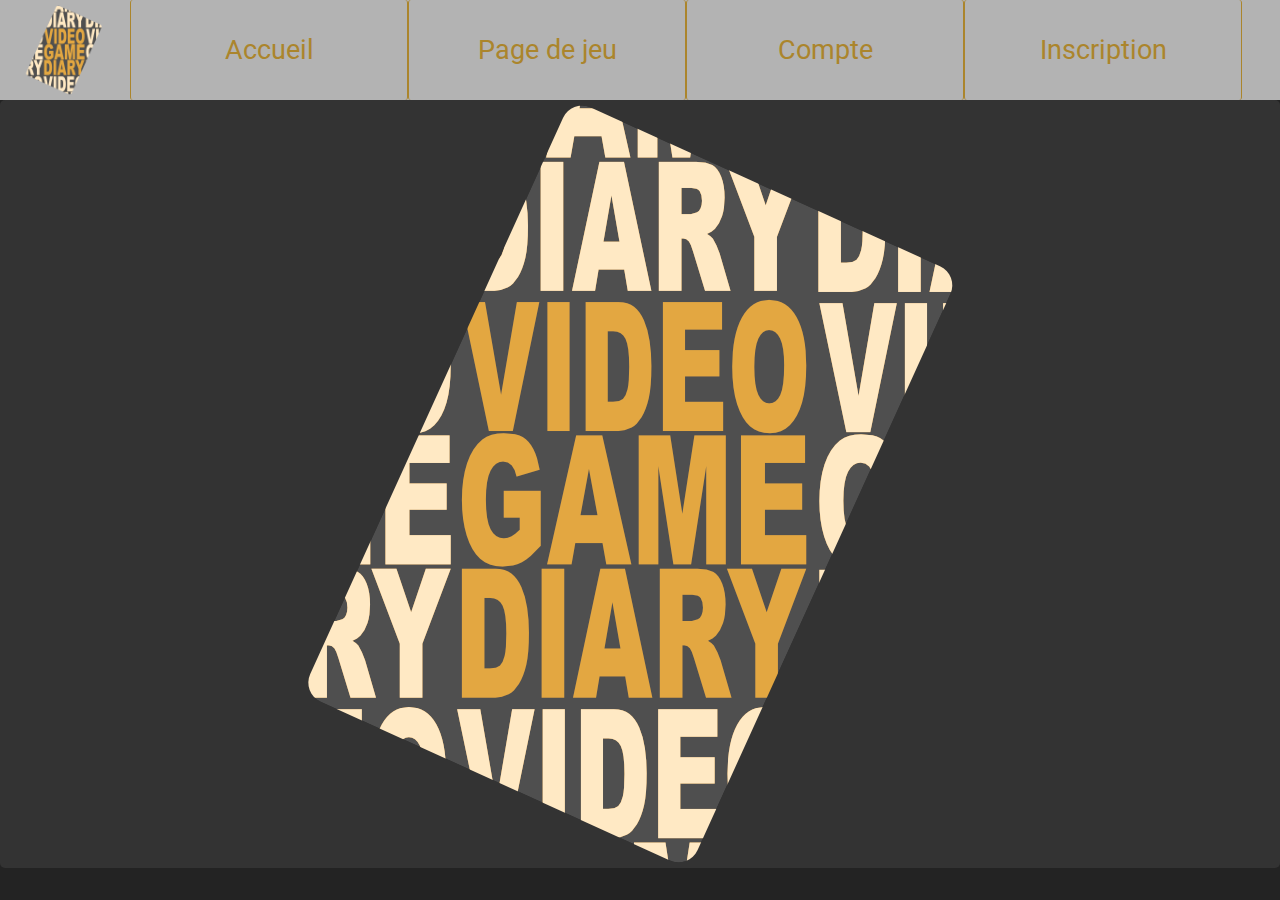
==== commit 3488eac1: "modif 3 21dec" ====
--- a/index.html
+++ b/index.html
@@ -17,32 +17,32 @@
     <!--------------------VoletBuger----------------------->
     <div id="burgerBar" class="voletBurger">
         <div id="boiteBouton">
-        <img id="logoBurger" src="./asset/img/logoVideoGameDiary.png" alt="logo">
-        <p id="titleMarque"></p>
+            <img id="logoBurger" src="./asset/img/logoVideoGameDiary.png" alt="logo">
+            <p id="titleMarque"></p>
 
-        <a class="boutonVolet" href="./index.html">
-            <p>Accueil</p>
-        </a>
-        <a class="boutonVolet" href="./compteUtilisateur.html">
-            <p>Compte</p>
-        </a>
-        <a class="boutonVolet" href="./pageJeux.html">
-            <p>Page du jeu</p>
-        </a>
+            <a class="boutonVolet" href="./index.html">
+                <p>Accueil</p>
+            </a>
+            <a class="boutonVolet" href="./compteUtilisateur.html">
+                <p>Compte</p>
+            </a>
+            <a class="boutonVolet" href="./pageJeux.html">
+                <p>Page du jeu</p>
+            </a>
+        </div>
+        <div id="compteUser">
+            <p id="titleMarque">Mon Compte</p>
+            <input class="inputUser" type="mail" placeholder="e-mail">
+            <input class="inputUser" type="password" placeholder="mot de passe">
+            <a class="boutonVolet" href="./formulaire.html">
+                <p>Connexion</p>
+            </a>
+            <a class="boutonVolet marginBurger" href="./formulaire.html">
+                <p>Inscription</p>
+            </a>
+        </div>
     </div>
-    <div id="compteUser">
-        <p id="titleMarque">Mon Compte</p>
-        <input class="inputUser" type="mail" placeholder="e-mail">
-        <input class="inputUser" type="password" placeholder="mot de passe">
-        <a class="boutonVolet" href="./formulaire.html">
-            <p>Connexion</p>
-        </a>
-        <a class="boutonVolet marginBurger" href="./formulaire.html">
-            <p>Inscription</p>
-        </a>
-    </div>
-</div>
-<!--------------------VoletBuger----------------------->
+    <!--------------------VoletBuger----------------------->
     <!-----------------------NavBar------------------------->
     <nav id="navBar">
         <img id="logo" src="./asset/img/logoVideoGameDiary.png" alt="logo">
@@ -82,9 +82,7 @@
             <div id="containerEnter">
 
 
-                <p id="textIndex">
-                    bienvenue sur mon site !
-                </p>
+                <img src="./asset/img/logoVideoGameDiary.png" alt="logo">
 
 
             </div>
--- a/asset/css/Nav-Foot.css
+++ b/asset/css/Nav-Foot.css
@@ -12,23 +12,25 @@
     justify-content: space-evenly;
     height: auto;
     width: 100%;
-    background-color: #232323;
+    background-color: #d7d7d7cc;
 }
+
 #burgerBar {
     display: none;
 }
+
 #footerBox {
     margin-top: 2%;
     height: 200px;
     width: 100%;
     background-color: #7b6222;
 }
+
 .burgerMenu {
-display: none;
+    display: none;
 }
 
 * {
-    
     margin: 0%;
     padding: 0%;
     font-family: 'Roboto', sans-serif;
@@ -40,6 +42,7 @@
 #logo {
     margin: 4px;
     margin-left: 20px;
+    margin-right: 20px;
     height: 90px;
 }
 
@@ -54,7 +57,7 @@
 
 #boiteConex2 {
     display: flex;
-    justify-content:flex-start;
+    justify-content: flex-start;
     height: 100px;
     width: 100%;
     font-size: 30px;
@@ -66,18 +69,19 @@
     justify-content: center;
     text-decoration: none;
     height: 100%;
-    width:24%;
+    width: 24%;
     font-size: 90%;
     text-align: center;
-    border-right: solid whitesmoke 0.5px;
-    border-left: solid whitesmoke 0.5px;
+    border-right:  solid #ab852c 1px;
+    border-left:  solid #ab852c 1px;
     border-radius: 3px;
-    color: whitesmoke;
+    color: #ab852c;
 
 }
 
 .bouton:hover {
-    background-color: #5a511953;
+    color:whitesmoke;
+    background-color: #a7a7a7c2;
 }
 
 .input {
@@ -100,14 +104,15 @@
 .voletBurgerClose {
     display: none;
 }
+
 .voletBurgerOpen {
     display: none;
 }
 
 /*-----------------------------------------*/
 #textIndex {
-color: rgba(245, 245, 245, 0.592);
-font-size: 100px;
+    color: rgba(245, 245, 245, 0.592);
+    font-size: 100px;
 }
 
 
@@ -120,8 +125,8 @@
     display: flex;
     align-items: center;
     justify-content: center;
-    height:100%;
+    height: 100%;
     background-color: rgba(68, 68, 68, 0.5);
     backdrop-filter: blur(5px);
     border-radius: 5px;
-}
+}--- a/asset/css/mobile.css
+++ b/asset/css/mobile.css
@@ -9,13 +9,15 @@
         padding: 0%;
         margin: 0%;
     }
+
     #footerBox {
         margin-top: 20%;
         height: 200px;
         width: 100%;
         background-color: #926319;
     }
-/*--------------------------NavBar-------------------------------*/
+
+    /*--------------------------NavBar-------------------------------*/
     #navBar {
         position: fixed;
         bottom: 0;
@@ -25,9 +27,11 @@
         height: 100px;
         background-color: #785112;
     }
+
     #burgerBar {
         display: flex;
     }
+
     #logo {
         display: none;
     }
@@ -62,6 +66,7 @@
         color: whitesmoke;
         border: solid whitesmoke;
     }
+
     #boiteBurger:hover {
         background-color: #926319;
     }
@@ -89,115 +94,129 @@
         border-radius: 3px;
         color: whitesmoke;
     }
+
     .navTitle {
         display: none;
     }
-/*--------------------------FinDeNavBar-------------------------------*/
-/*-------------------------VoletBurger-------------------------------*/
-.voletBurger {
-position: fixed;
-z-index: 5;
-top: 0;
-left: -100vw;
-display: flex;
-align-items: center;
-justify-content: space-between;
-flex-direction: column;
-height: 100%;
-width: 60%;
-background-color: #d7d7d7a5;
-border-radius: 5px;
-backdrop-filter: blur(15px);
-transition: 0.5s;
-}
-#boiteBouton {
-    display: flex;
-    flex-direction: column;
-    align-items: center;
-    width: 100%;
-}
-.burgerOpen {
-    left: 0vw;
-}
-
-#titleMarque {
-    display: flex;
-    align-items: center;
-    justify-content: center;
-    height: 100px;
-    width: 100%;
-    margin-top: 50px;
-    text-decoration: none;
-    color: #ffffff;
-    font-size: 70px;
-    border-top: solid #ab852c 5px;
-}
-#logoBurger {
-    margin-top: 10px;
-    height: 400px;
-    width: 400px;
-}
-.boutonVolet {
-    display: flex;
-    align-items: center;
-    justify-content: center;
-    font-size: 50px;
-    height: 80px;
-    width: 90%;
-    margin-top: 20px;
-    text-decoration: none;
-    color: #c59014;
-    background-color: #ebebebc1;
-    backdrop-filter: blur(10px);
-    border-radius: 10px;
-}
-.boutonVolet:hover {
-    background-color: #a1a1a1c1;
-}
-.marginBurger {
-    margin-bottom: 20%;
-}
-#compteUser {
-display: flex;
-flex-direction: column;
-align-items: center;
-justify-content: center;
-width: 100%;
-}
-.inputUser {
-    height: 70px;
-    width: 90%;
-    margin-top: 20px;
-    font-size: 50px;
-    border: solid whitesmoke 0px;
-    backdrop-filter: blur(10px);
-    border-radius: 10px;
-    color: #ffffff;
-    background-color: #989898b1;
-}
-.inputUser::placeholder {
-    font-size: 50px;
-}
-::placeholder {
-    color: rgba(255, 255, 255, 0.506);
-}
-/*-------------------------FinDeVoletBurger-------------------------------*/
-#corpsIndex { 
-height: 920px;
-width: 100%;
-}
-
-#enter {
-    height:920px;
-    width: 100%;
-}
-
-#containerEnter {
-    width: 100%;
-    height: 920px;
-    backdrop-filter: blur(5px);
-    border-radius: 5px;
-}
+
+    /*--------------------------FinDeNavBar-------------------------------*/
+    /*-------------------------VoletBurger-------------------------------*/
+    .voletBurger {
+        position: fixed;
+        z-index: 5;
+        top: 0;
+        left: -100vw;
+        display: flex;
+        align-items: center;
+        justify-content: space-between;
+        flex-direction: column;
+        height: 100%;
+        width: 60%;
+        border-radius: 5px;
+        background-color: #d7d7d7a5;
+        backdrop-filter: blur(15px);
+        transition: 0.5s;
+    }
+
+    #boiteBouton {
+        display: flex;
+        flex-direction: column;
+        align-items: center;
+        width: 100%;
+    }
+
+    .burgerOpen {
+        left: 0vw;
+    }
+
+    #titleMarque {
+        display: flex;
+        align-items: center;
+        justify-content: center;
+        height: 100px;
+        width: 100%;
+        margin-top: 50px;
+        text-decoration: none;
+        color: #ffffff;
+        font-size: 70px;
+        border-top: solid #ab852c 5px;
+    }
+
+    #logoBurger {
+        margin-top: 10px;
+        height: 400px;
+        width: 400px;
+    }
+
+    .boutonVolet {
+        display: flex;
+        align-items: center;
+        justify-content: center;
+        font-size: 50px;
+        height: 80px;
+        width: 90%;
+        margin-top: 20px;
+        text-decoration: none;
+        color: #c59014;
+        background-color: #ebebebc1;
+        backdrop-filter: blur(10px);
+        border-radius: 10px;
+    }
+
+    .boutonVolet:hover {
+        background-color: #a1a1a1c1;
+    }
+
+    .marginBurger {
+        margin-bottom: 20%;
+    }
+
+    #compteUser {
+        display: flex;
+        flex-direction: column;
+        align-items: center;
+        justify-content: center;
+        width: 100%;
+    }
+
+    .inputUser {
+        height: 70px;
+        width: 90%;
+        margin-top: 20px;
+        font-size: 50px;
+        border: solid whitesmoke 0px;
+        backdrop-filter: blur(10px);
+        border-radius: 10px;
+        color: #ffffff;
+        background-color: #989898b1;
+    }
+
+    .inputUser::placeholder {
+        font-size: 50px;
+    }
+
+    ::placeholder {
+        color: rgba(255, 255, 255, 0.506);
+    }
+
+    /*-------------------------FinDeVoletBurger-------------------------------*/
+    #corpsIndex {
+        display: flex;
+        align-items: center;
+        justify-content: center;
+        height: 100%;
+        width: 100%;
+    }
+
+    #enter {
+        height: 1815px;
+        width: 100%;
+    }
+
+    #containerEnter {
+        width: 100%;
+        height: 100%;
+    }
 
     #footer {
         height: 100px;
